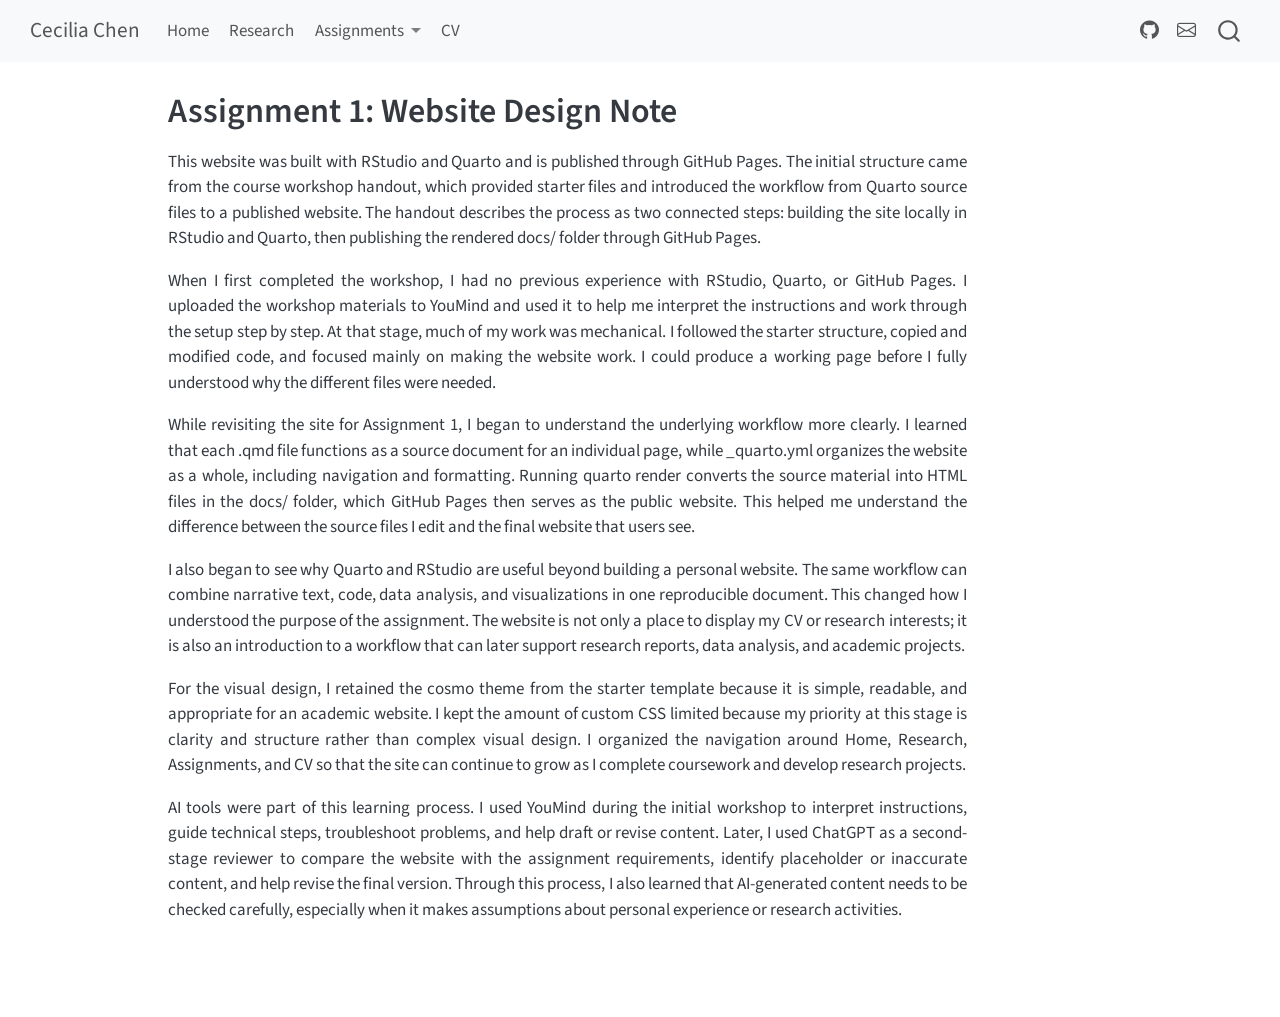
==== docs/assign01.html @ c5e06800 "assignment1" ====
<!DOCTYPE html>
<html xmlns="http://www.w3.org/1999/xhtml" lang="en" xml:lang="en"><head>

<meta charset="utf-8">
<meta name="generator" content="quarto-1.10.18">

<meta name="viewport" content="width=device-width, initial-scale=1.0, user-scalable=yes">


<title>Assignment 1: Website Design Note – Cecilia Chen</title>
<style>
/* Default styles provided by pandoc.
** See https://pandoc.org/MANUAL.html#variables-for-html for config info.
*/
span.smallcaps{font-variant: small-caps;}
div.columns{display: flex; gap: 1.5em;}
div.column{flex: auto;}
@media screen {
div.columns{gap: min(4vw, 1.5em);}
div.column{overflow-x: auto;}
}
div.hanging-indent{margin-left: 1.5em; text-indent: -1.5em;}
ul.task-list{list-style: none;}
ul.task-list li input[type="checkbox"] {
  width: 0.8em;
  margin: 0 0.8em 0.2em -1em; /* quarto-specific, see https://github.com/quarto-dev/quarto-cli/issues/4556 */ 
  vertical-align: middle;
}
</style>


<script src="site_libs/quarto-nav/quarto-nav.js"></script>
<script src="site_libs/quarto-nav/headroom.min.js"></script>
<script src="site_libs/clipboard/clipboard.min.js"></script>
<script src="site_libs/quarto-search/autocomplete.umd.js"></script>
<script src="site_libs/quarto-search/fuse.min.js"></script>
<script src="site_libs/quarto-search/quarto-search.js"></script>
<meta name="quarto:offset" content="./">
<script src="site_libs/quarto-html/quarto.js" type="module"></script>
<script src="site_libs/quarto-html/tabsets/tabsets.js" type="module"></script>
<script src="site_libs/quarto-html/popper.min.js"></script>
<script src="site_libs/quarto-html/tippy.umd.min.js"></script>
<script src="site_libs/quarto-html/anchor.min.js"></script>
<link href="site_libs/quarto-html/tippy.css" rel="stylesheet">
<link href="site_libs/quarto-html/quarto-syntax-highlighting-64a204ab8560d761af7679ceaba22944.css" rel="stylesheet" id="quarto-text-highlighting-styles">
<script src="site_libs/bootstrap/bootstrap.min.js"></script>
<link href="site_libs/bootstrap/bootstrap-icons.css" rel="stylesheet">
<link href="site_libs/bootstrap/bootstrap-445b8638c3d06994fee0907d791121c4.min.css" rel="stylesheet" append-hash="true" id="quarto-bootstrap" data-mode="light">
<script id="quarto-search-options" type="application/json">{
  "location": "navbar",
  "copy-button": false,
  "collapse-after": 3,
  "panel-placement": "end",
  "type": "overlay",
  "limit": 50,
  "keyboard-shortcut": [
    "f",
    "/",
    "s"
  ],
  "show-item-context": false,
  "language": {
    "search-no-results-text": "No results",
    "search-matching-documents-text": "matching documents",
    "search-copy-link-title": "Copy link to search",
    "search-hide-matches-text": "Hide additional matches",
    "search-more-match-text": "more match in this document",
    "search-more-matches-text": "more matches in this document",
    "search-clear-button-title": "Clear",
    "search-text-placeholder": "",
    "search-detached-cancel-button-title": "Cancel",
    "search-submit-button-title": "Submit",
    "search-label": "Search"
  }
}</script>


<link rel="stylesheet" href="styles.css">
</head>

<body class="nav-fixed quarto-light">

<div id="quarto-search-results"></div>
  <header id="quarto-header" class="headroom fixed-top">
    <nav class="navbar navbar-expand-lg " data-bs-theme="dark">
      <div class="navbar-container container-fluid">
      <div class="navbar-brand-container mx-auto">
    <a class="navbar-brand" href="./index.html">
    <span class="navbar-title">Cecilia Chen</span>
    </a>
  </div>
            <div id="quarto-search" class="" title="Search"></div>
          <button class="navbar-toggler" type="button" data-bs-toggle="collapse" data-bs-target="#navbarCollapse" aria-controls="navbarCollapse" role="menu" aria-expanded="false" aria-label="Toggle navigation" onclick="if (window.quartoToggleHeadroom) { window.quartoToggleHeadroom(); }">
  <span class="navbar-toggler-icon"></span>
</button>
          <div class="collapse navbar-collapse" id="navbarCollapse">
            <ul class="navbar-nav navbar-nav-scroll me-auto">
  <li class="nav-item">
    <a class="nav-link" href="./index.html"> 
<span class="menu-text">Home</span></a>
  </li>  
  <li class="nav-item">
    <a class="nav-link" href="./research.html"> 
<span class="menu-text">Research</span></a>
  </li>  
  <li class="nav-item dropdown ">
    <a class="nav-link dropdown-toggle" href="#" id="nav-menu-assignments" role="link" data-bs-toggle="dropdown" aria-expanded="false">
 <span class="menu-text">Assignments</span>
    </a>
    <ul class="dropdown-menu" aria-labelledby="nav-menu-assignments">    
        <li>
    <a class="dropdown-item" href="./assign01.html">
 <span class="dropdown-text">Assignment 1: Website Design Note</span></a>
  </li>  
    </ul>
  </li>
  <li class="nav-item">
    <a class="nav-link" href="./cv.html"> 
<span class="menu-text">CV</span></a>
  </li>  
</ul>
            <ul class="navbar-nav navbar-nav-scroll ms-auto">
  <li class="nav-item compact">
    <a class="nav-link" href="https://github.com/chen-cecilia"> <i class="bi bi-github" role="img">
</i> 
<span class="menu-text"></span></a>
  </li>  
  <li class="nav-item compact">
    <a class="nav-link" href="mailto:dal801123@utdallas.edu"> <i class="bi bi-envelope" role="img">
</i> 
<span class="menu-text"></span></a>
  </li>  
</ul>
          </div> <!-- /navcollapse -->
            <div class="quarto-navbar-tools">
</div>
      </div> <!-- /container-fluid -->
    </nav>
</header>
<!-- content -->
<div id="quarto-content" class="quarto-container page-columns page-rows-contents page-layout-article page-navbar">
<!-- sidebar -->
<!-- margin-sidebar -->
    <div id="quarto-margin-sidebar" class="sidebar margin-sidebar zindex-bottom">
        
    </div>
<!-- main -->
<main class="content" id="quarto-document-content">

<header id="title-block-header" class="quarto-title-block default">
<div class="quarto-title">
<h1 class="title">Assignment 1: Website Design Note</h1>
</div>



<div class="quarto-title-meta">

    
  
    
  </div>
  


</header>


<p>This website was built with RStudio and Quarto and is published through GitHub Pages. The initial structure came from the course workshop handout, which provided starter files and introduced the workflow from Quarto source files to a published website. The handout describes the process as two connected steps: building the site locally in RStudio and Quarto, then publishing the rendered docs/ folder through GitHub Pages.</p>
<p>When I first completed the workshop, I had no previous experience with RStudio, Quarto, or GitHub Pages. I uploaded the workshop materials to YouMind and used it to help me interpret the instructions and work through the setup step by step. At that stage, much of my work was mechanical. I followed the starter structure, copied and modified code, and focused mainly on making the website work. I could produce a working page before I fully understood why the different files were needed.</p>
<p>While revisiting the site for Assignment 1, I began to understand the underlying workflow more clearly. I learned that each .qmd file functions as a source document for an individual page, while _quarto.yml organizes the website as a whole, including navigation and formatting. Running quarto render converts the source material into HTML files in the docs/ folder, which GitHub Pages then serves as the public website. This helped me understand the difference between the source files I edit and the final website that users see.</p>
<p>I also began to see why Quarto and RStudio are useful beyond building a personal website. The same workflow can combine narrative text, code, data analysis, and visualizations in one reproducible document. This changed how I understood the purpose of the assignment. The website is not only a place to display my CV or research interests; it is also an introduction to a workflow that can later support research reports, data analysis, and academic projects.</p>
<p>For the visual design, I retained the cosmo theme from the starter template because it is simple, readable, and appropriate for an academic website. I kept the amount of custom CSS limited because my priority at this stage is clarity and structure rather than complex visual design. I organized the navigation around Home, Research, Assignments, and CV so that the site can continue to grow as I complete coursework and develop research projects.</p>
<p>AI tools were part of this learning process. I used YouMind during the initial workshop to interpret instructions, guide technical steps, troubleshoot problems, and help draft or revise content. Later, I used ChatGPT as a second-stage reviewer to compare the website with the assignment requirements, identify placeholder or inaccurate content, and help revise the final version. Through this process, I also learned that AI-generated content needs to be checked carefully, especially when it makes assumptions about personal experience or research activities.</p>



</main> <!-- /main -->
<script id="quarto-html-after-body" type="application/javascript">
  window.document.addEventListener("DOMContentLoaded", function (event) {
    const icon = "";
    const anchorJS = new window.AnchorJS();
    anchorJS.options = {
      placement: 'right',
      icon: icon
    };
    anchorJS.add('.anchored');
    const isCodeAnnotation = (el) => {
      for (const clz of el.classList) {
        if (clz.startsWith('code-annotation-')) {                     
          return true;
        }
      }
      return false;
    }
    const onCopySuccess = function(e) {
      // button target
      const button = e.trigger;
      // don't keep focus
      button.blur();
      // flash "checked"
      button.classList.add('code-copy-button-checked');
      var currentTitle = button.getAttribute("title");
      button.setAttribute("title", "Copied!");
      let tooltip;
      if (window.bootstrap) {
        button.setAttribute("data-bs-toggle", "tooltip");
        button.setAttribute("data-bs-placement", "left");
        button.setAttribute("data-bs-title", "Copied!");
        tooltip = new bootstrap.Tooltip(button, 
          { trigger: "manual", 
            customClass: "code-copy-button-tooltip",
            offset: [0, -8]});
        tooltip.show();    
      }
      setTimeout(function() {
        if (tooltip) {
          tooltip.hide();
          button.removeAttribute("data-bs-title");
          button.removeAttribute("data-bs-toggle");
          button.removeAttribute("data-bs-placement");
        }
        button.setAttribute("title", currentTitle);
        button.classList.remove('code-copy-button-checked');
      }, 1000);
      // clear code selection
      e.clearSelection();
    }
    const getTextToCopy = function(trigger) {
      const outerScaffold = trigger.parentElement.cloneNode(true);
      const codeEl = outerScaffold.querySelector('code');
      for (const childEl of codeEl.children) {
        if (isCodeAnnotation(childEl)) {
          childEl.remove();
        }
      }
      return codeEl.innerText;
    }
    const clipboard = new window.ClipboardJS('.code-copy-button:not([data-in-quarto-modal])', {
      text: getTextToCopy
    });
    clipboard.on('success', onCopySuccess);
    if (window.document.getElementById('quarto-embedded-source-code-modal')) {
      const clipboardModal = new window.ClipboardJS('.code-copy-button[data-in-quarto-modal]', {
        text: getTextToCopy,
        container: window.document.getElementById('quarto-embedded-source-code-modal')
      });
      clipboardModal.on('success', onCopySuccess);
    }
      var localhostRegex = new RegExp(/^(?:http|https):\/\/localhost\:?[0-9]*\//);
      var mailtoRegex = new RegExp(/^mailto:/);
        var filterRegex = new RegExp('/' + window.location.host + '/');
      var isInternal = (href) => {
          return filterRegex.test(href) || localhostRegex.test(href) || mailtoRegex.test(href);
      }
      // Inspect non-navigation links and adorn them if external
     var links = window.document.querySelectorAll('a[href]:not(.nav-link):not(.navbar-brand):not(.toc-action):not(.sidebar-link):not(.sidebar-item-toggle):not(.pagination-link):not(.no-external):not([aria-hidden]):not(.dropdown-item):not(.quarto-navigation-tool):not(.about-link)');
      for (var i=0; i<links.length; i++) {
        const link = links[i];
        if (!isInternal(link.href)) {
          // undo the damage that might have been done by quarto-nav.js in the case of
          // links that we want to consider external
          if (link.dataset.originalHref !== undefined) {
            link.href = link.dataset.originalHref;
          }
        }
      }
    function tippyHover(el, contentFn, onTriggerFn, onUntriggerFn) {
      const config = {
        allowHTML: true,
        maxWidth: 500,
        delay: 100,
        arrow: false,
        appendTo: function(el) {
            return el.parentElement;
        },
        interactive: true,
        interactiveBorder: 10,
        theme: 'quarto',
        placement: 'bottom-start',
      };
      if (contentFn) {
        config.content = contentFn;
      }
      if (onTriggerFn) {
        config.onTrigger = onTriggerFn;
      }
      if (onUntriggerFn) {
        config.onUntrigger = onUntriggerFn;
      }
      window.tippy(el, config); 
    }
    const noterefs = window.document.querySelectorAll('a[role="doc-noteref"]');
    for (var i=0; i<noterefs.length; i++) {
      const ref = noterefs[i];
      tippyHover(ref, function() {
        // use id or data attribute instead here
        let href = ref.getAttribute('data-footnote-href') || ref.getAttribute('href');
        try { href = new URL(href).hash; } catch {}
        const id = href.replace(/^#\/?/, "");
        const note = window.document.getElementById(id);
        if (note) {
          return note.innerHTML;
        } else {
          return "";
        }
      });
    }
    const xrefs = window.document.querySelectorAll('a.quarto-xref');
    const processXRef = (id, note) => {
      // Strip column container classes
      const stripColumnClz = (el) => {
        el.classList.remove("page-full", "page-columns");
        if (el.children) {
          for (const child of el.children) {
            stripColumnClz(child);
          }
        }
      }
      stripColumnClz(note)
      if (id === null || id.startsWith('sec-')) {
        // Special case sections, only their first couple elements
        const container = document.createElement("div");
        if (note.children && note.children.length > 2) {
          container.appendChild(note.children[0].cloneNode(true));
          for (let i = 1; i < note.children.length; i++) {
            const child = note.children[i];
            if (child.tagName === "P" && child.innerText === "") {
              continue;
            } else {
              container.appendChild(child.cloneNode(true));
              break;
            }
          }
          if (window.Quarto?.typesetMath) {
            window.Quarto.typesetMath(container);
          }
          return container.innerHTML
        } else {
          if (window.Quarto?.typesetMath) {
            window.Quarto.typesetMath(note);
          }
          return note.innerHTML;
        }
      } else {
        // Remove any anchor links if they are present
        const anchorLink = note.querySelector('a.anchorjs-link');
        if (anchorLink) {
          anchorLink.remove();
        }
        if (window.Quarto?.typesetMath) {
          window.Quarto.typesetMath(note);
        }
        if (note.classList.contains("callout")) {
          return note.outerHTML;
        } else {
          return note.innerHTML;
        }
      }
    }
    for (var i=0; i<xrefs.length; i++) {
      const xref = xrefs[i];
      tippyHover(xref, undefined, function(instance) {
        instance.disable();
        let url = xref.getAttribute('href');
        let hash = undefined; 
        if (url.startsWith('#')) {
          hash = url;
        } else {
          try { hash = new URL(url).hash; } catch {}
        }
        if (hash) {
          const id = hash.replace(/^#\/?/, "");
          const note = window.document.getElementById(id);
          if (note !== null) {
            try {
              const html = processXRef(id, note.cloneNode(true));
              instance.setContent(html);
            } finally {
              instance.enable();
              instance.show();
            }
          } else {
            // See if we can fetch this
            fetch(url.split('#')[0])
            .then(res => res.text())
            .then(html => {
              const parser = new DOMParser();
              const htmlDoc = parser.parseFromString(html, "text/html");
              const note = htmlDoc.getElementById(id);
              if (note !== null) {
                const html = processXRef(id, note);
                instance.setContent(html);
              } 
            }).finally(() => {
              instance.enable();
              instance.show();
            });
          }
        } else {
          // See if we can fetch a full url (with no hash to target)
          // This is a special case and we should probably do some content thinning / targeting
          fetch(url)
          .then(res => res.text())
          .then(html => {
            const parser = new DOMParser();
            const htmlDoc = parser.parseFromString(html, "text/html");
            const note = htmlDoc.querySelector('main.content');
            if (note !== null) {
              // This should only happen for chapter cross references
              // (since there is no id in the URL)
              // remove the first header
              if (note.children.length > 0 && note.children[0].tagName === "HEADER") {
                note.children[0].remove();
              }
              const html = processXRef(null, note);
              instance.setContent(html);
            } 
          }).finally(() => {
            instance.enable();
            instance.show();
          });
        }
      }, function(instance) {
      });
    }
        let selectedAnnoteEl;
        const selectorForAnnotation = ( cell, annotation) => {
          let cellAttr = 'data-code-cell="' + cell + '"';
          let lineAttr = 'data-code-annotation="' +  annotation + '"';
          const selector = 'span[' + cellAttr + '][' + lineAttr + ']';
          return selector;
        }
        const selectCodeLines = (annoteEl) => {
          const doc = window.document;
          const targetCell = annoteEl.getAttribute("data-target-cell");
          const targetAnnotation = annoteEl.getAttribute("data-target-annotation");
          const annoteSpan = window.document.querySelector(selectorForAnnotation(targetCell, targetAnnotation));
          const lines = annoteSpan.getAttribute("data-code-lines").split(",");
          const lineIds = lines.map((line) => {
            return targetCell + "-" + line;
          })
          let top = null;
          let height = null;
          let parent = null;
          if (lineIds.length > 0) {
              //compute the position of the single el (top and bottom and make a div)
              const el = window.document.getElementById(lineIds[0]);
              top = el.offsetTop;
              height = el.offsetHeight;
              parent = el.parentElement.parentElement;
            if (lineIds.length > 1) {
              const lastEl = window.document.getElementById(lineIds[lineIds.length - 1]);
              const bottom = lastEl.offsetTop + lastEl.offsetHeight;
              height = bottom - top;
            }
            if (top !== null && height !== null && parent !== null) {
              // cook up a div (if necessary) and position it 
              let div = window.document.getElementById("code-annotation-line-highlight");
              if (div === null) {
                div = window.document.createElement("div");
                div.setAttribute("id", "code-annotation-line-highlight");
                div.style.position = 'absolute';
                parent.appendChild(div);
              }
              div.style.top = top - 2 + "px";
              div.style.height = height + 4 + "px";
              div.style.left = 0;
              let gutterDiv = window.document.getElementById("code-annotation-line-highlight-gutter");
              if (gutterDiv === null) {
                gutterDiv = window.document.createElement("div");
                gutterDiv.setAttribute("id", "code-annotation-line-highlight-gutter");
                gutterDiv.style.position = 'absolute';
                const codeCell = window.document.getElementById(targetCell);
                const gutter = codeCell.querySelector('.code-annotation-gutter');
                gutter.appendChild(gutterDiv);
              }
              gutterDiv.style.top = top - 2 + "px";
              gutterDiv.style.height = height + 4 + "px";
            }
            selectedAnnoteEl = annoteEl;
          }
        };
        const unselectCodeLines = () => {
          const elementsIds = ["code-annotation-line-highlight", "code-annotation-line-highlight-gutter"];
          elementsIds.forEach((elId) => {
            const div = window.document.getElementById(elId);
            if (div) {
              div.remove();
            }
          });
          selectedAnnoteEl = undefined;
        };
          // Handle positioning of the toggle
      window.addEventListener(
        "resize",
        throttle(() => {
          elRect = undefined;
          if (selectedAnnoteEl) {
            selectCodeLines(selectedAnnoteEl);
          }
        }, 10)
      );
      function throttle(fn, ms) {
      let throttle = false;
      let timer;
        return (...args) => {
          if(!throttle) { // first call gets through
              fn.apply(this, args);
              throttle = true;
          } else { // all the others get throttled
              if(timer) clearTimeout(timer); // cancel #2
              timer = setTimeout(() => {
                fn.apply(this, args);
                timer = throttle = false;
              }, ms);
          }
        };
      }
        // Attach click handler to the DT
        const annoteDls = window.document.querySelectorAll('dt[data-target-cell]');
        for (const annoteDlNode of annoteDls) {
          annoteDlNode.addEventListener('click', (event) => {
            const clickedEl = event.target;
            if (clickedEl !== selectedAnnoteEl) {
              unselectCodeLines();
              const activeEl = window.document.querySelector('dt[data-target-cell].code-annotation-active');
              if (activeEl) {
                activeEl.classList.remove('code-annotation-active');
              }
              selectCodeLines(clickedEl);
              clickedEl.classList.add('code-annotation-active');
            } else {
              // Unselect the line
              unselectCodeLines();
              clickedEl.classList.remove('code-annotation-active');
            }
          });
        }
    const findCites = (el) => {
      const parentEl = el.parentElement;
      if (parentEl) {
        const cites = parentEl.dataset.cites;
        if (cites) {
          return {
            el,
            cites: cites.split(' ')
          };
        } else {
          return findCites(el.parentElement)
        }
      } else {
        return undefined;
      }
    };
    var bibliorefs = window.document.querySelectorAll('a[role="doc-biblioref"]');
    for (var i=0; i<bibliorefs.length; i++) {
      const ref = bibliorefs[i];
      const citeInfo = findCites(ref);
      if (citeInfo) {
        tippyHover(citeInfo.el, function() {
          var popup = window.document.createElement('div');
          citeInfo.cites.forEach(function(cite) {
            var citeDiv = window.document.createElement('div');
            citeDiv.classList.add('hanging-indent');
            citeDiv.classList.add('csl-entry');
            var biblioDiv = window.document.getElementById('ref-' + cite);
            if (biblioDiv) {
              citeDiv.innerHTML = biblioDiv.innerHTML;
            }
            popup.appendChild(citeDiv);
          });
          return popup.innerHTML;
        });
      }
    }
  });
  </script>
</div> <!-- /content -->




</body></html>
---- docs/site_libs/quarto-html/tippy.css ----
.tippy-box[data-animation=fade][data-state=hidden]{opacity:0}[data-tippy-root]{max-width:calc(100vw - 10px)}.tippy-box{position:relative;background-color:#333;color:#fff;border-radius:4px;font-size:14px;line-height:1.4;white-space:normal;outline:0;transition-property:transform,visibility,opacity}.tippy-box[data-placement^=top]>.tippy-arrow{bottom:0}.tippy-box[data-placement^=top]>.tippy-arrow:before{bottom:-7px;left:0;border-width:8px 8px 0;border-top-color:initial;transform-origin:center top}.tippy-box[data-placement^=bottom]>.tippy-arrow{top:0}.tippy-box[data-placement^=bottom]>.tippy-arrow:before{top:-7px;left:0;border-width:0 8px 8px;border-bottom-color:initial;transform-origin:center bottom}.tippy-box[data-placement^=left]>.tippy-arrow{right:0}.tippy-box[data-placement^=left]>.tippy-arrow:before{border-width:8px 0 8px 8px;border-left-color:initial;right:-7px;transform-origin:center left}.tippy-box[data-placement^=right]>.tippy-arrow{left:0}.tippy-box[data-placement^=right]>.tippy-arrow:before{left:-7px;border-width:8px 8px 8px 0;border-right-color:initial;transform-origin:center right}.tippy-box[data-inertia][data-state=visible]{transition-timing-function:cubic-bezier(.54,1.5,.38,1.11)}.tippy-arrow{width:16px;height:16px;color:#333}.tippy-arrow:before{content:"";position:absolute;border-color:transparent;border-style:solid}.tippy-content{position:relative;padding:5px 9px;z-index:1}
---- docs/site_libs/quarto-html/quarto-syntax-highlighting-64a204ab8560d761af7679ceaba22944.css ----
/* quarto syntax highlight colors */
:root {
  --quarto-hl-ot-color: #003B4F;
  --quarto-hl-at-color: #657422;
  --quarto-hl-ss-color: #20794D;
  --quarto-hl-an-color: #5E5E5E;
  --quarto-hl-fu-color: #4758AB;
  --quarto-hl-st-color: #20794D;
  --quarto-hl-cf-color: #003B4F;
  --quarto-hl-op-color: #5E5E5E;
  --quarto-hl-er-color: #AD0000;
  --quarto-hl-bn-color: #AD0000;
  --quarto-hl-al-color: #AD0000;
  --quarto-hl-va-color: #111111;
  --quarto-hl-bu-color: inherit;
  --quarto-hl-ex-color: inherit;
  --quarto-hl-pp-color: #AD0000;
  --quarto-hl-in-color: #5E5E5E;
  --quarto-hl-vs-color: #20794D;
  --quarto-hl-wa-color: #5E5E5E;
  --quarto-hl-do-color: #5E5E5E;
  --quarto-hl-im-color: #00769E;
  --quarto-hl-ch-color: #20794D;
  --quarto-hl-dt-color: #AD0000;
  --quarto-hl-fl-color: #AD0000;
  --quarto-hl-co-color: #5E5E5E;
  --quarto-hl-cv-color: #5E5E5E;
  --quarto-hl-cn-color: #8f5902;
  --quarto-hl-sc-color: #5E5E5E;
  --quarto-hl-dv-color: #AD0000;
  --quarto-hl-kw-color: #003B4F;
}

/* other quarto variables */
:root {
  --quarto-font-monospace: SFMono-Regular, Menlo, Monaco, Consolas, "Liberation Mono", "Courier New", monospace;
}

/* syntax highlight based on Pandoc's rules */
pre > code.sourceCode > span {
  color: #003B4F;
}

code.sourceCode > span {
  color: #003B4F;
}

div.sourceCode,
div.sourceCode pre.sourceCode {
  color: #003B4F;
}

/* Normal */
code span {
  color: #003B4F;
}

/* Alert */
code span.al {
  color: #AD0000;
  font-style: inherit;
}

/* Annotation */
code span.an {
  color: #5E5E5E;
  font-style: inherit;
}

/* Attribute */
code span.at {
  color: #657422;
  font-style: inherit;
}

/* BaseN */
code span.bn {
  color: #AD0000;
  font-style: inherit;
}

/* BuiltIn */
code span.bu {
  font-style: inherit;
}

/* ControlFlow */
code span.cf {
  color: #003B4F;
  font-weight: bold;
  font-style: inherit;
}

/* Char */
code span.ch {
  color: #20794D;
  font-style: inherit;
}

/* Constant */
code span.cn {
  color: #8f5902;
  font-style: inherit;
}

/* Comment */
code span.co {
  color: #5E5E5E;
  font-style: inherit;
}

/* CommentVar */
code span.cv {
  color: #5E5E5E;
  font-style: italic;
}

/* Documentation */
code span.do {
  color: #5E5E5E;
  font-style: italic;
}

/* DataType */
code span.dt {
  color: #AD0000;
  font-style: inherit;
}

/* DecVal */
code span.dv {
  color: #AD0000;
  font-style: inherit;
}

/* Error */
code span.er {
  color: #AD0000;
  font-style: inherit;
}

/* Extension */
code span.ex {
  font-style: inherit;
}

/* Float */
code span.fl {
  color: #AD0000;
  font-style: inherit;
}

/* Function */
code span.fu {
  color: #4758AB;
  font-style: inherit;
}

/* Import */
code span.im {
  color: #00769E;
  font-style: inherit;
}

/* Information */
code span.in {
  color: #5E5E5E;
  font-style: inherit;
}

/* Keyword */
code span.kw {
  color: #003B4F;
  font-weight: bold;
  font-style: inherit;
}

/* Operator */
code span.op {
  color: #5E5E5E;
  font-style: inherit;
}

/* Other */
code span.ot {
  color: #003B4F;
  font-style: inherit;
}

/* Preprocessor */
code span.pp {
  color: #AD0000;
  font-style: inherit;
}

/* SpecialChar */
code span.sc {
  color: #5E5E5E;
  font-style: inherit;
}

/* SpecialString */
code span.ss {
  color: #20794D;
  font-style: inherit;
}

/* String */
code span.st {
  color: #20794D;
  font-style: inherit;
}

/* Variable */
code span.va {
  color: #111111;
  font-style: inherit;
}

/* VerbatimString */
code span.vs {
  color: #20794D;
  font-style: inherit;
}

/* Warning */
code span.wa {
  color: #5E5E5E;
  font-style: italic;
}

.prevent-inlining {
  content: "</";
}

/*# sourceMappingURL=9d8d5bb603a83b8298b89080a598c93b.css.map */
---- docs/styles.css ----
.about-entity img[src*="profile.jpg"] {
  object-fit: cover !important;
  object-position: 50% 15% !important;
}

main p {
  text-align: justify;
}
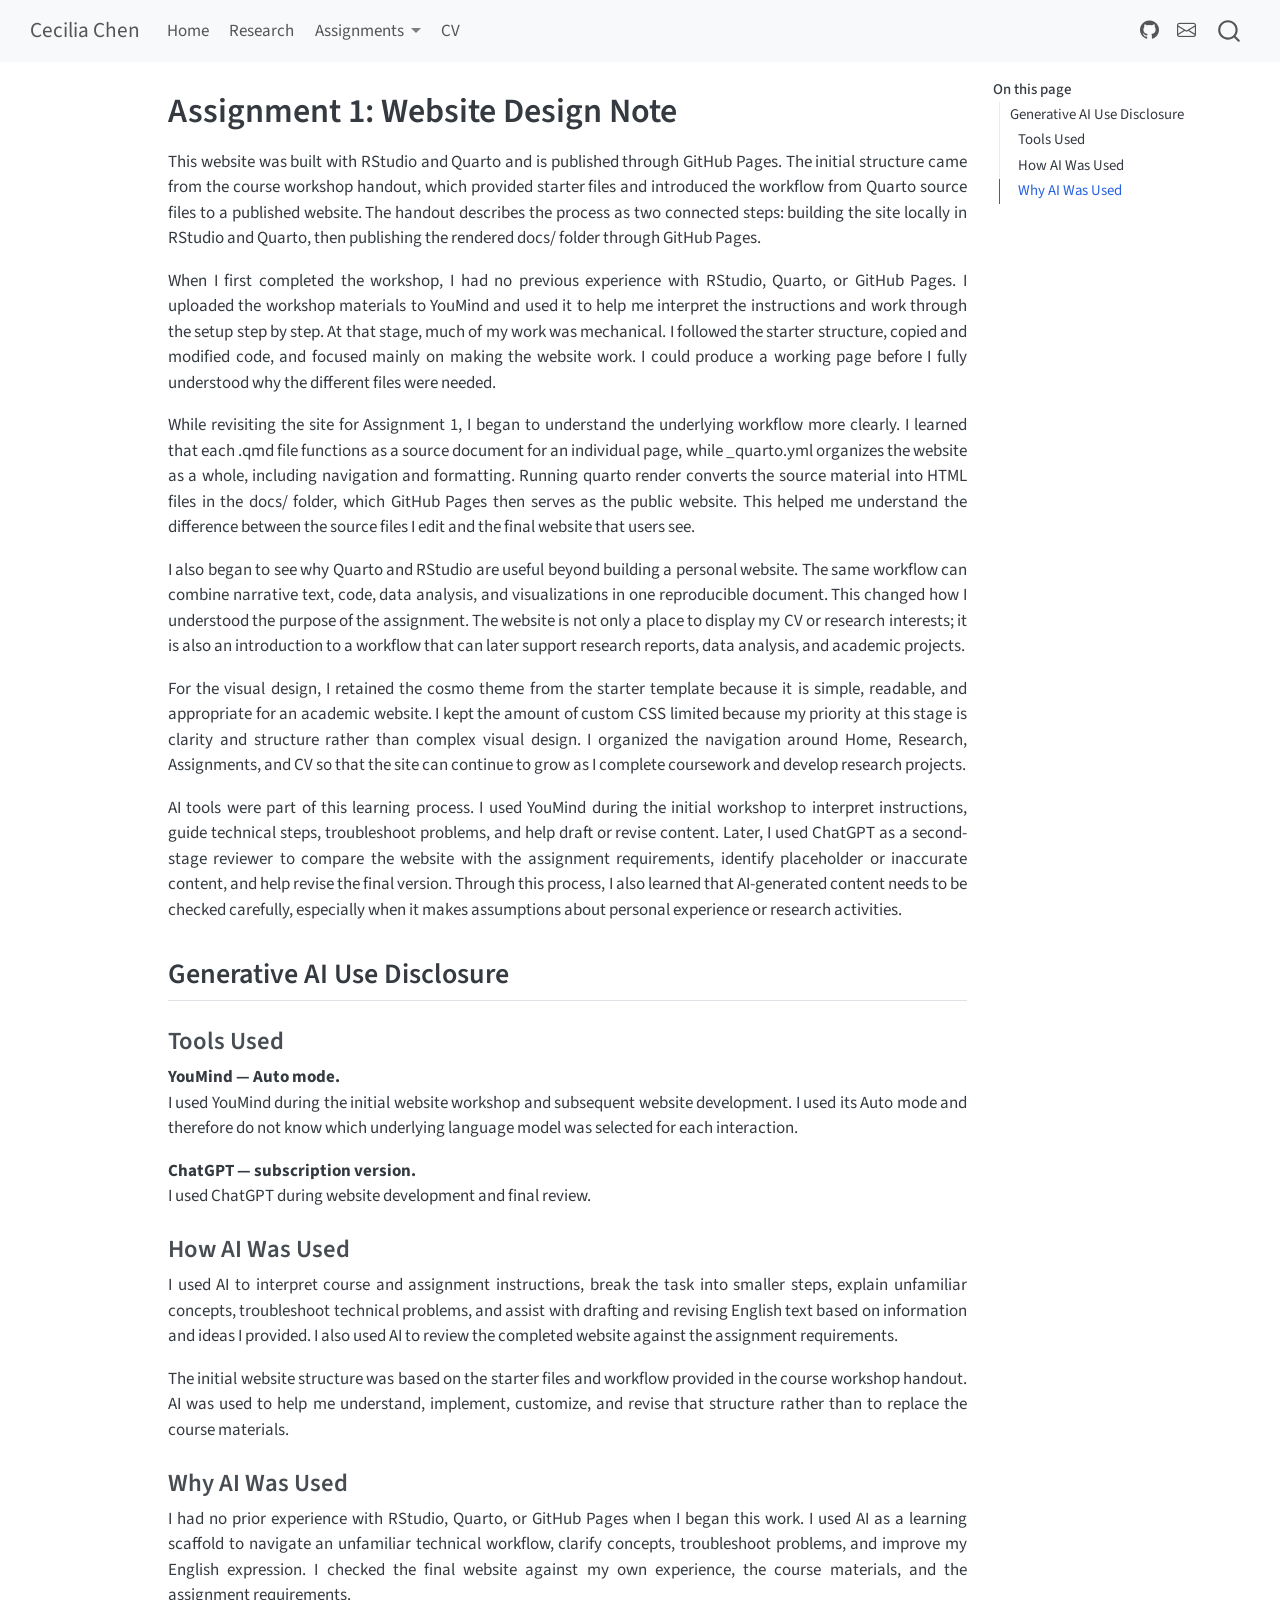
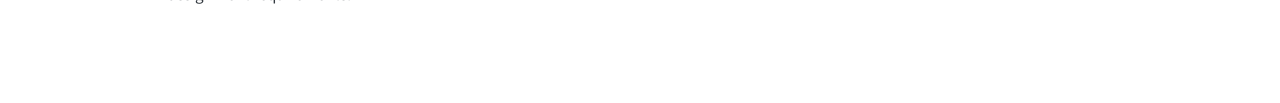
==== commit 13e99944: "ai add" ====
--- a/docs/assign01.html
+++ b/docs/assign01.html
@@ -141,8 +141,19 @@
 <div id="quarto-content" class="quarto-container page-columns page-rows-contents page-layout-article page-navbar">
 <!-- sidebar -->
 <!-- margin-sidebar -->
-    <div id="quarto-margin-sidebar" class="sidebar margin-sidebar zindex-bottom">
-        
+    <div id="quarto-margin-sidebar" class="sidebar margin-sidebar">
+        <nav id="TOC" role="doc-toc" class="toc-active">
+    <h2 id="toc-title">On this page</h2>
+   
+  <ul>
+  <li><a href="#generative-ai-use-disclosure" id="toc-generative-ai-use-disclosure" class="nav-link active" data-scroll-target="#generative-ai-use-disclosure">Generative AI Use Disclosure</a>
+  <ul class="collapse">
+  <li><a href="#tools-used" id="toc-tools-used" class="nav-link" data-scroll-target="#tools-used">Tools Used</a></li>
+  <li><a href="#how-ai-was-used" id="toc-how-ai-was-used" class="nav-link" data-scroll-target="#how-ai-was-used">How AI Was Used</a></li>
+  <li><a href="#why-ai-was-used" id="toc-why-ai-was-used" class="nav-link" data-scroll-target="#why-ai-was-used">Why AI Was Used</a></li>
+  </ul></li>
+  </ul>
+</nav>
     </div>
 <!-- main -->
 <main class="content" id="quarto-document-content">
@@ -172,8 +183,27 @@
 <p>I also began to see why Quarto and RStudio are useful beyond building a personal website. The same workflow can combine narrative text, code, data analysis, and visualizations in one reproducible document. This changed how I understood the purpose of the assignment. The website is not only a place to display my CV or research interests; it is also an introduction to a workflow that can later support research reports, data analysis, and academic projects.</p>
 <p>For the visual design, I retained the cosmo theme from the starter template because it is simple, readable, and appropriate for an academic website. I kept the amount of custom CSS limited because my priority at this stage is clarity and structure rather than complex visual design. I organized the navigation around Home, Research, Assignments, and CV so that the site can continue to grow as I complete coursework and develop research projects.</p>
 <p>AI tools were part of this learning process. I used YouMind during the initial workshop to interpret instructions, guide technical steps, troubleshoot problems, and help draft or revise content. Later, I used ChatGPT as a second-stage reviewer to compare the website with the assignment requirements, identify placeholder or inaccurate content, and help revise the final version. Through this process, I also learned that AI-generated content needs to be checked carefully, especially when it makes assumptions about personal experience or research activities.</p>
-
-
+<section id="generative-ai-use-disclosure" class="level2">
+<h2 class="anchored" data-anchor-id="generative-ai-use-disclosure">Generative AI Use Disclosure</h2>
+<section id="tools-used" class="level3">
+<h3 class="anchored" data-anchor-id="tools-used">Tools Used</h3>
+<p><strong>YouMind — Auto mode.</strong><br>
+I used YouMind during the initial website workshop and subsequent website development. I used its Auto mode and therefore do not know which underlying language model was selected for each interaction.</p>
+<p><strong>ChatGPT — subscription version.</strong><br>
+I used ChatGPT during website development and final review.</p>
+</section>
+<section id="how-ai-was-used" class="level3">
+<h3 class="anchored" data-anchor-id="how-ai-was-used">How AI Was Used</h3>
+<p>I used AI to interpret course and assignment instructions, break the task into smaller steps, explain unfamiliar concepts, troubleshoot technical problems, and assist with drafting and revising English text based on information and ideas I provided. I also used AI to review the completed website against the assignment requirements.</p>
+<p>The initial website structure was based on the starter files and workflow provided in the course workshop handout. AI was used to help me understand, implement, customize, and revise that structure rather than to replace the course materials.</p>
+</section>
+<section id="why-ai-was-used" class="level3">
+<h3 class="anchored" data-anchor-id="why-ai-was-used">Why AI Was Used</h3>
+<p>I had no prior experience with RStudio, Quarto, or GitHub Pages when I began this work. I used AI as a learning scaffold to navigate an unfamiliar technical workflow, clarify concepts, troubleshoot problems, and improve my English expression. I checked the final website against my own experience, the course materials, and the assignment requirements.</p>
+
+
+</section>
+</section>
 
 </main> <!-- /main -->
 <script id="quarto-html-after-body" type="application/javascript">
